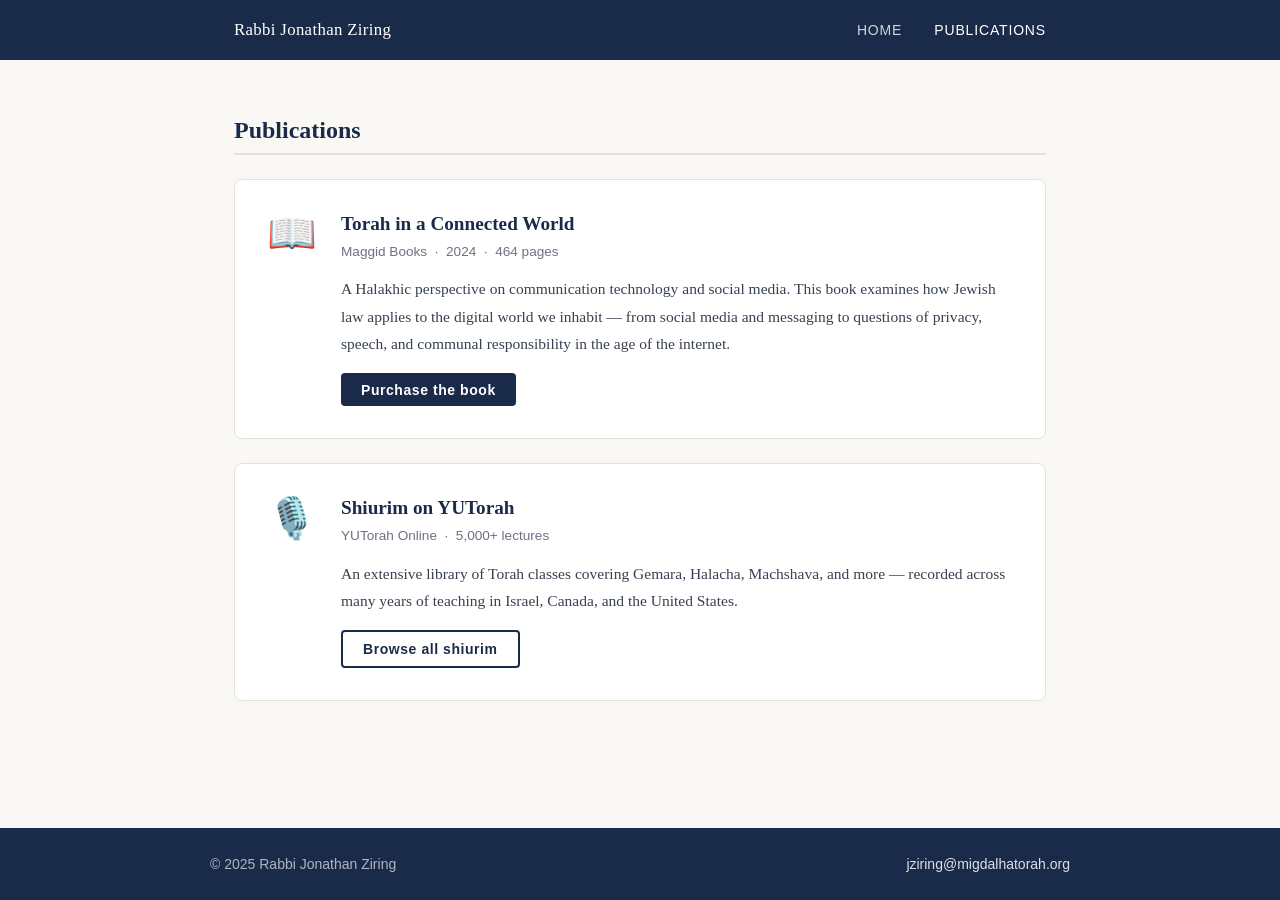
==== publications.html @ 33664c74 "Add publications page and enhance styling with expanded layout Replit-Commit-Author: Agent" ====
<!doctype html>
<html lang="en">
  <head>
    <meta charset="utf-8" />
    <meta name="viewport" content="width=device-width, initial-scale=1" />
    <title>Publications — Rabbi Jonathan Ziring</title>
    <link rel="stylesheet" href="style.css" />
  </head>
  <body>

    <header>
      <nav>
        <span class="nav-brand">Rabbi Jonathan Ziring</span>
        <ul class="nav-links">
          <li><a href="index.html">Home</a></li>
          <li><a href="publications.html" class="active">Publications</a></li>
        </ul>
      </nav>
    </header>

    <main>
      <h2 class="section-title">Publications</h2>

      <!-- Book -->
      <article class="pub-card">
        <div class="pub-icon">📖</div>
        <div class="pub-body">
          <h3>Torah in a Connected World</h3>
          <p class="pub-meta">Maggid Books &nbsp;·&nbsp; 2024 &nbsp;·&nbsp; 464 pages</p>
          <p>
            A Halakhic perspective on communication technology and social media. This
            book examines how Jewish law applies to the digital world we inhabit —
            from social media and messaging to questions of privacy, speech, and
            communal responsibility in the age of the internet.
          </p>
          <a class="btn btn-primary" href="https://korenpub.com/products/torah-in-a-connected-world" target="_blank" rel="noopener">
            Purchase the book
          </a>
        </div>
      </article>

      <!-- Shiurim -->
      <article class="pub-card">
        <div class="pub-icon">🎙️</div>
        <div class="pub-body">
          <h3>Shiurim on YUTorah</h3>
          <p class="pub-meta">YUTorah Online &nbsp;·&nbsp; 5,000+ lectures</p>
          <p>
            An extensive library of Torah classes covering Gemara, Halacha, Machshava,
            and more — recorded across many years of teaching in Israel, Canada, and
            the United States.
          </p>
          <a class="btn btn-outline" href="https://yutorah.org/teachers/Rabbi-Jonathan-Ziring" target="_blank" rel="noopener">
            Browse all shiurim
          </a>
        </div>
      </article>
    </main>

    <footer>
      <div class="footer-inner">
        <span>© 2025 Rabbi Jonathan Ziring</span>
        <a href="mailto:jziring@migdalhatorah.org">jziring@migdalhatorah.org</a>
      </div>
    </footer>

  </body>
</html>
---- style.css ----
/* ── Reset & base ──────────────────────────────────────── */
*, *::before, *::after { box-sizing: border-box; margin: 0; padding: 0; }

:root {
  --navy:   #1a2b4a;
  --gold:   #8a6e3e;
  --cream:  #faf8f4;
  --muted:  #6b7280;
  --border: #e5e0d8;
  --white:  #ffffff;
  --max:    860px;
}

html { scroll-behavior: smooth; }

body {
  font-family: Georgia, 'Times New Roman', serif;
  background: var(--cream);
  color: var(--navy);
  min-height: 100vh;
  display: flex;
  flex-direction: column;
}

/* ── Typography ────────────────────────────────────────── */
h1, h2, h3 {
  font-family: Georgia, serif;
  line-height: 1.2;
}

p { line-height: 1.75; }

a { color: var(--gold); text-decoration: none; }
a:hover { text-decoration: underline; }

/* ── Nav ───────────────────────────────────────────────── */
header {
  background: var(--navy);
  color: var(--white);
  position: sticky;
  top: 0;
  z-index: 100;
}

nav {
  max-width: var(--max);
  margin: 0 auto;
  padding: 0 1.5rem;
  display: flex;
  align-items: center;
  justify-content: space-between;
  height: 60px;
}

.nav-brand {
  font-size: 1.05rem;
  font-weight: normal;
  letter-spacing: 0.02em;
  color: var(--white);
}

.nav-links {
  display: flex;
  gap: 2rem;
  list-style: none;
}

.nav-links a {
  color: rgba(255,255,255,0.8);
  font-family: -apple-system, BlinkMacSystemFont, 'Segoe UI', sans-serif;
  font-size: 0.875rem;
  letter-spacing: 0.06em;
  text-transform: uppercase;
  transition: color 0.15s;
}

.nav-links a:hover,
.nav-links a.active { color: var(--white); text-decoration: none; }

/* ── Main wrapper ──────────────────────────────────────── */
main {
  flex: 1;
  max-width: var(--max);
  margin: 0 auto;
  padding: 3.5rem 1.5rem 5rem;
  width: 100%;
}

/* ── Hero / Home ───────────────────────────────────────── */
.hero {
  display: grid;
  grid-template-columns: 200px 1fr;
  gap: 3rem;
  align-items: start;
  margin-bottom: 3.5rem;
}

.hero-photo {
  width: 200px;
  height: 200px;
  border-radius: 50%;
  object-fit: cover;
  border: 4px solid var(--white);
  box-shadow: 0 4px 24px rgba(0,0,0,0.12);
}

.hero-text h1 {
  font-size: 2.25rem;
  margin-bottom: 0.3rem;
  color: var(--navy);
}

.tagline {
  font-family: -apple-system, BlinkMacSystemFont, 'Segoe UI', sans-serif;
  font-size: 0.95rem;
  color: var(--gold);
  letter-spacing: 0.08em;
  text-transform: uppercase;
  margin-bottom: 1.5rem;
}

.divider {
  border: none;
  border-top: 1px solid var(--border);
  margin: 2.5rem 0;
}

.bio p + p { margin-top: 1.1rem; }

/* ── Section heading ───────────────────────────────────── */
.section-title {
  font-size: 1.5rem;
  margin-bottom: 1.5rem;
  padding-bottom: 0.5rem;
  border-bottom: 2px solid var(--border);
}

/* ── Publications ──────────────────────────────────────── */
.pub-card {
  background: var(--white);
  border: 1px solid var(--border);
  border-radius: 8px;
  padding: 2rem;
  margin-bottom: 1.5rem;
  display: flex;
  gap: 1.5rem;
  align-items: flex-start;
}

.pub-icon {
  font-size: 2.5rem;
  line-height: 1;
  flex-shrink: 0;
  margin-top: 0.15rem;
}

.pub-body h3 {
  font-size: 1.2rem;
  margin-bottom: 0.3rem;
}

.pub-body .pub-meta {
  font-family: -apple-system, BlinkMacSystemFont, 'Segoe UI', sans-serif;
  font-size: 0.85rem;
  color: var(--muted);
  margin-bottom: 0.75rem;
}

.pub-body p {
  font-size: 0.97rem;
  color: #374151;
  margin-bottom: 1rem;
}

.btn {
  display: inline-block;
  font-family: -apple-system, BlinkMacSystemFont, 'Segoe UI', sans-serif;
  font-size: 0.875rem;
  font-weight: 600;
  letter-spacing: 0.04em;
  padding: 0.55rem 1.25rem;
  border-radius: 4px;
  transition: background 0.15s, color 0.15s;
  text-decoration: none;
}

.btn-primary {
  background: var(--navy);
  color: var(--white);
}
.btn-primary:hover { background: #243660; text-decoration: none; }

.btn-outline {
  border: 2px solid var(--navy);
  color: var(--navy);
  background: transparent;
}
.btn-outline:hover { background: var(--navy); color: var(--white); text-decoration: none; }

/* ── Footer ────────────────────────────────────────────── */
footer {
  background: var(--navy);
  color: rgba(255,255,255,0.65);
  padding: 1.75rem 1.5rem;
  font-family: -apple-system, BlinkMacSystemFont, 'Segoe UI', sans-serif;
  font-size: 0.875rem;
}

.footer-inner {
  max-width: var(--max);
  margin: 0 auto;
  display: flex;
  justify-content: space-between;
  align-items: center;
  gap: 1rem;
  flex-wrap: wrap;
}

footer a { color: rgba(255,255,255,0.85); }
footer a:hover { color: var(--white); }

/* ── Responsive ────────────────────────────────────────── */
@media (max-width: 600px) {
  .hero {
    grid-template-columns: 1fr;
    gap: 1.5rem;
    text-align: center;
  }
  .hero-photo { margin: 0 auto; }
  .pub-card { flex-direction: column; }
  .footer-inner { flex-direction: column; text-align: center; }
}
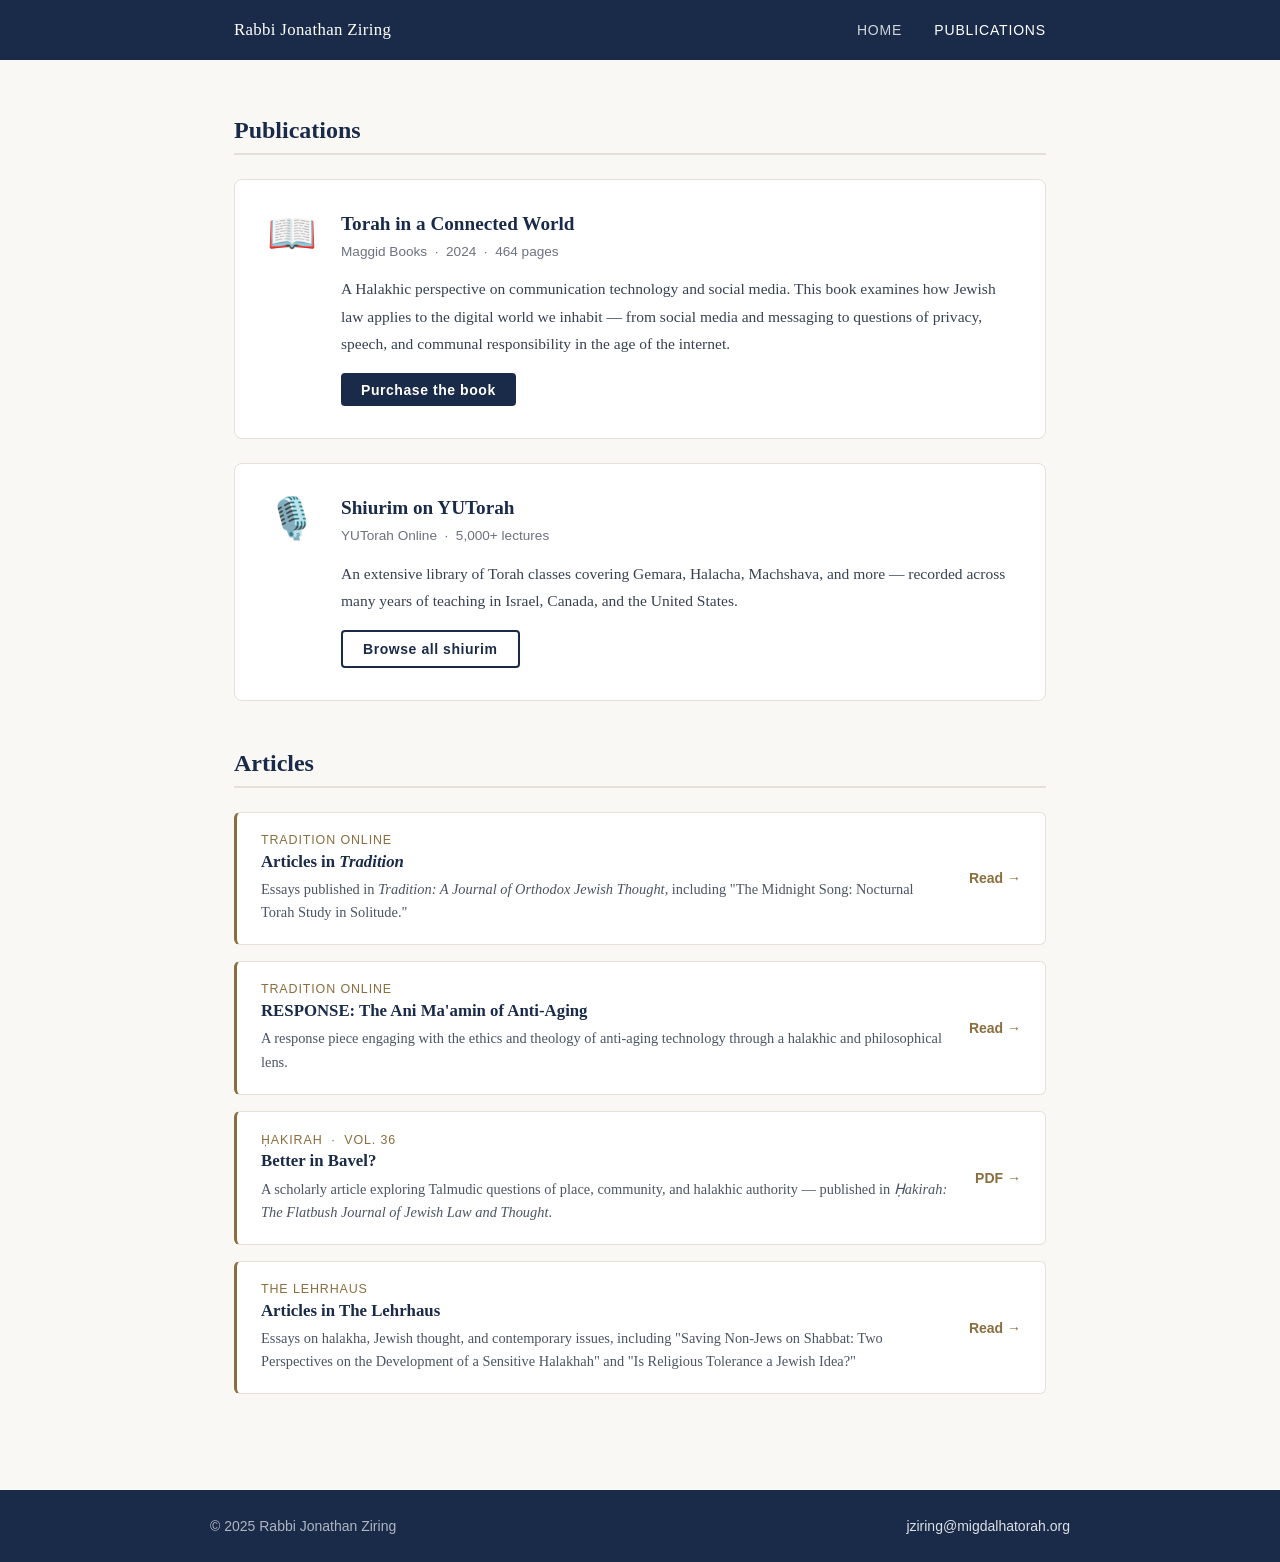
==== commit 993ee5a9: "Add publications section with styling Replit-Commit-Author: Agent" ====
--- a/publications.html
+++ b/publications.html
@@ -55,6 +55,79 @@
           </a>
         </div>
       </article>
+
+      <h2 class="section-title" style="margin-top:3rem;">Articles</h2>
+
+      <!-- Tradition Online author page -->
+      <article class="article-card">
+        <div class="article-body">
+          <div class="article-venue">Tradition Online</div>
+          <h3 class="article-title">
+            <a href="https://traditiononline.org/article-author/ziring-jonathan/" target="_blank" rel="noopener">
+              Articles in <em>Tradition</em>
+            </a>
+          </h3>
+          <p class="article-desc">
+            Essays published in <em>Tradition: A Journal of Orthodox Jewish Thought</em>,
+            including "The Midnight Song: Nocturnal Torah Study in Solitude."
+          </p>
+        </div>
+        <a class="article-link" href="https://traditiononline.org/article-author/ziring-jonathan/" target="_blank" rel="noopener">Read →</a>
+      </article>
+
+      <!-- Tradition specific article -->
+      <article class="article-card">
+        <div class="article-body">
+          <div class="article-venue">Tradition Online</div>
+          <h3 class="article-title">
+            <a href="https://traditiononline.org/response-the-ani-maamin-of-anti-aging/" target="_blank" rel="noopener">
+              RESPONSE: The Ani Ma'amin of Anti-Aging
+            </a>
+          </h3>
+          <p class="article-desc">
+            A response piece engaging with the ethics and theology of anti-aging
+            technology through a halakhic and philosophical lens.
+          </p>
+        </div>
+        <a class="article-link" href="https://traditiononline.org/response-the-ani-maamin-of-anti-aging/" target="_blank" rel="noopener">Read →</a>
+      </article>
+
+      <!-- Hakirah PDF -->
+      <article class="article-card">
+        <div class="article-body">
+          <div class="article-venue">Ḥakirah &nbsp;·&nbsp; Vol. 36</div>
+          <h3 class="article-title">
+            <a href="https://hakirah.org/Vol36Ziring.pdf" target="_blank" rel="noopener">
+              Better in Bavel?
+            </a>
+          </h3>
+          <p class="article-desc">
+            A scholarly article exploring Talmudic questions of place, community,
+            and halakhic authority — published in <em>Ḥakirah: The Flatbush Journal
+            of Jewish Law and Thought</em>.
+          </p>
+        </div>
+        <a class="article-link" href="https://hakirah.org/Vol36Ziring.pdf" target="_blank" rel="noopener">PDF →</a>
+      </article>
+
+      <!-- The Lehrhaus -->
+      <article class="article-card">
+        <div class="article-body">
+          <div class="article-venue">The Lehrhaus</div>
+          <h3 class="article-title">
+            <a href="https://thelehrhaus.com/author/jonathanziring/" target="_blank" rel="noopener">
+              Articles in The Lehrhaus
+            </a>
+          </h3>
+          <p class="article-desc">
+            Essays on halakha, Jewish thought, and contemporary issues, including
+            "Saving Non-Jews on Shabbat: Two Perspectives on the Development of a
+            Sensitive Halakhah" and "Is Religious Tolerance a Jewish Idea?"
+          </p>
+        </div>
+        <a class="article-link" href="https://thelehrhaus.com/author/jonathanziring/" target="_blank" rel="noopener">Read →</a>
+      </article>
+
     </main>
 
     <footer>
--- a/style.css
+++ b/style.css
@@ -196,6 +196,62 @@
   background: transparent;
 }
 .btn-outline:hover { background: var(--navy); color: var(--white); text-decoration: none; }
+
+/* ── Article cards ─────────────────────────────────────── */
+.article-card {
+  background: var(--white);
+  border: 1px solid var(--border);
+  border-left: 3px solid var(--gold);
+  border-radius: 6px;
+  padding: 1.25rem 1.5rem;
+  margin-bottom: 1rem;
+  display: flex;
+  align-items: flex-start;
+  justify-content: space-between;
+  gap: 1.5rem;
+}
+
+.article-venue {
+  font-family: -apple-system, BlinkMacSystemFont, 'Segoe UI', sans-serif;
+  font-size: 0.78rem;
+  letter-spacing: 0.07em;
+  text-transform: uppercase;
+  color: var(--gold);
+  margin-bottom: 0.3rem;
+}
+
+.article-title {
+  font-size: 1.05rem;
+  margin-bottom: 0.4rem;
+}
+
+.article-title a {
+  color: var(--navy);
+}
+.article-title a:hover { color: var(--gold); text-decoration: none; }
+
+.article-desc {
+  font-size: 0.9rem;
+  color: #4b5563;
+  line-height: 1.6;
+  margin: 0;
+}
+
+.article-link {
+  font-family: -apple-system, BlinkMacSystemFont, 'Segoe UI', sans-serif;
+  font-size: 0.875rem;
+  font-weight: 600;
+  color: var(--gold);
+  white-space: nowrap;
+  align-self: center;
+  flex-shrink: 0;
+}
+.article-link:hover { color: var(--navy); text-decoration: none; }
+
+@media (max-width: 600px) {
+  .article-card { flex-direction: column; gap: 0.75rem; }
+  .article-link { align-self: flex-start; }
+}
 
 /* ── Footer ────────────────────────────────────────────── */
 footer {
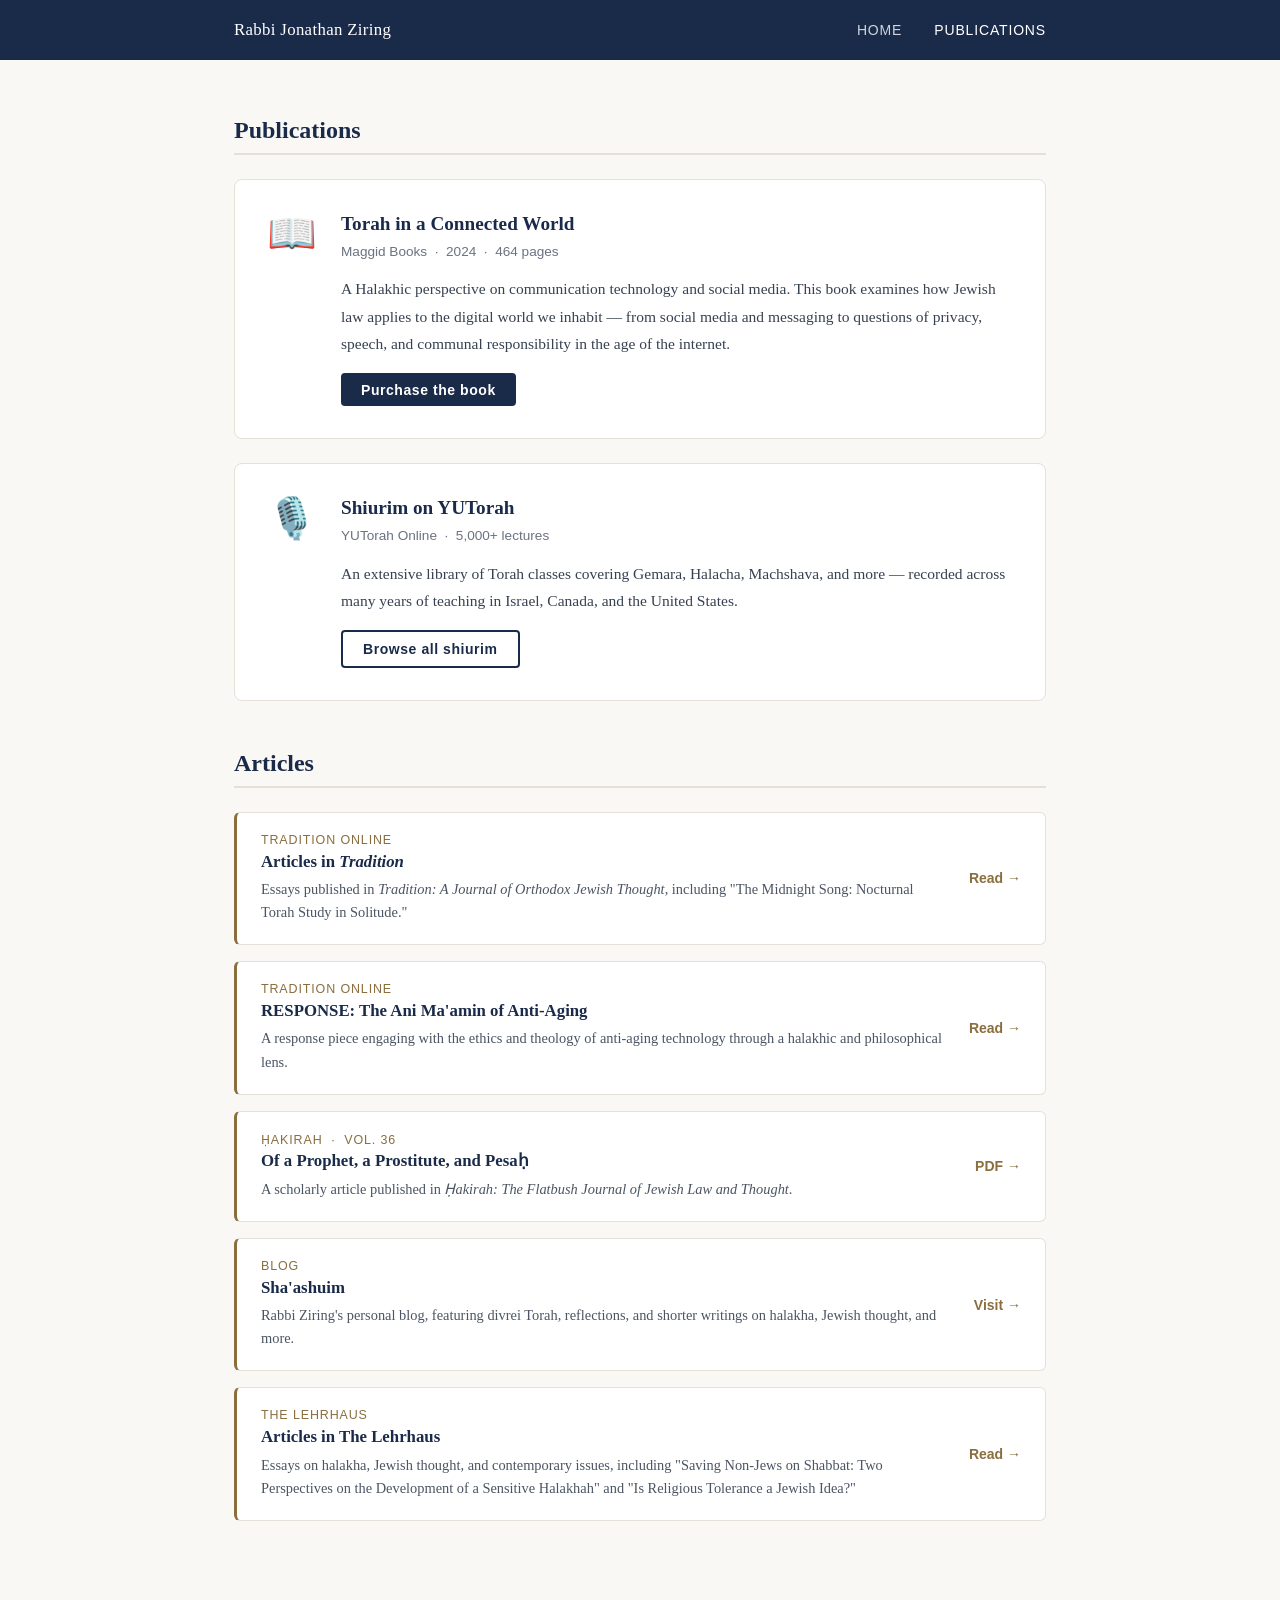
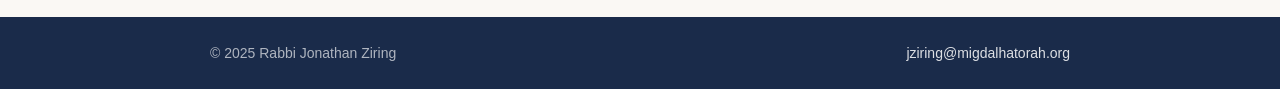
==== commit 6b79ce43: "Add publication entries to the publications page Replit-Commit-Author: Agent" ====
--- a/publications.html
+++ b/publications.html
@@ -98,16 +98,32 @@
           <div class="article-venue">Ḥakirah &nbsp;·&nbsp; Vol. 36</div>
           <h3 class="article-title">
             <a href="https://hakirah.org/Vol36Ziring.pdf" target="_blank" rel="noopener">
-              Better in Bavel?
+              Of a Prophet, a Prostitute, and Pesaḥ
             </a>
           </h3>
           <p class="article-desc">
-            A scholarly article exploring Talmudic questions of place, community,
-            and halakhic authority — published in <em>Ḥakirah: The Flatbush Journal
+            A scholarly article published in <em>Ḥakirah: The Flatbush Journal
             of Jewish Law and Thought</em>.
           </p>
         </div>
         <a class="article-link" href="https://hakirah.org/Vol36Ziring.pdf" target="_blank" rel="noopener">PDF →</a>
+      </article>
+
+      <!-- WordPress blog -->
+      <article class="article-card">
+        <div class="article-body">
+          <div class="article-venue">Blog</div>
+          <h3 class="article-title">
+            <a href="https://shaashuim.wordpress.com/" target="_blank" rel="noopener">
+              Sha'ashuim
+            </a>
+          </h3>
+          <p class="article-desc">
+            Rabbi Ziring's personal blog, featuring divrei Torah, reflections, and
+            shorter writings on halakha, Jewish thought, and more.
+          </p>
+        </div>
+        <a class="article-link" href="https://shaashuim.wordpress.com/" target="_blank" rel="noopener">Visit →</a>
       </article>
 
       <!-- The Lehrhaus -->
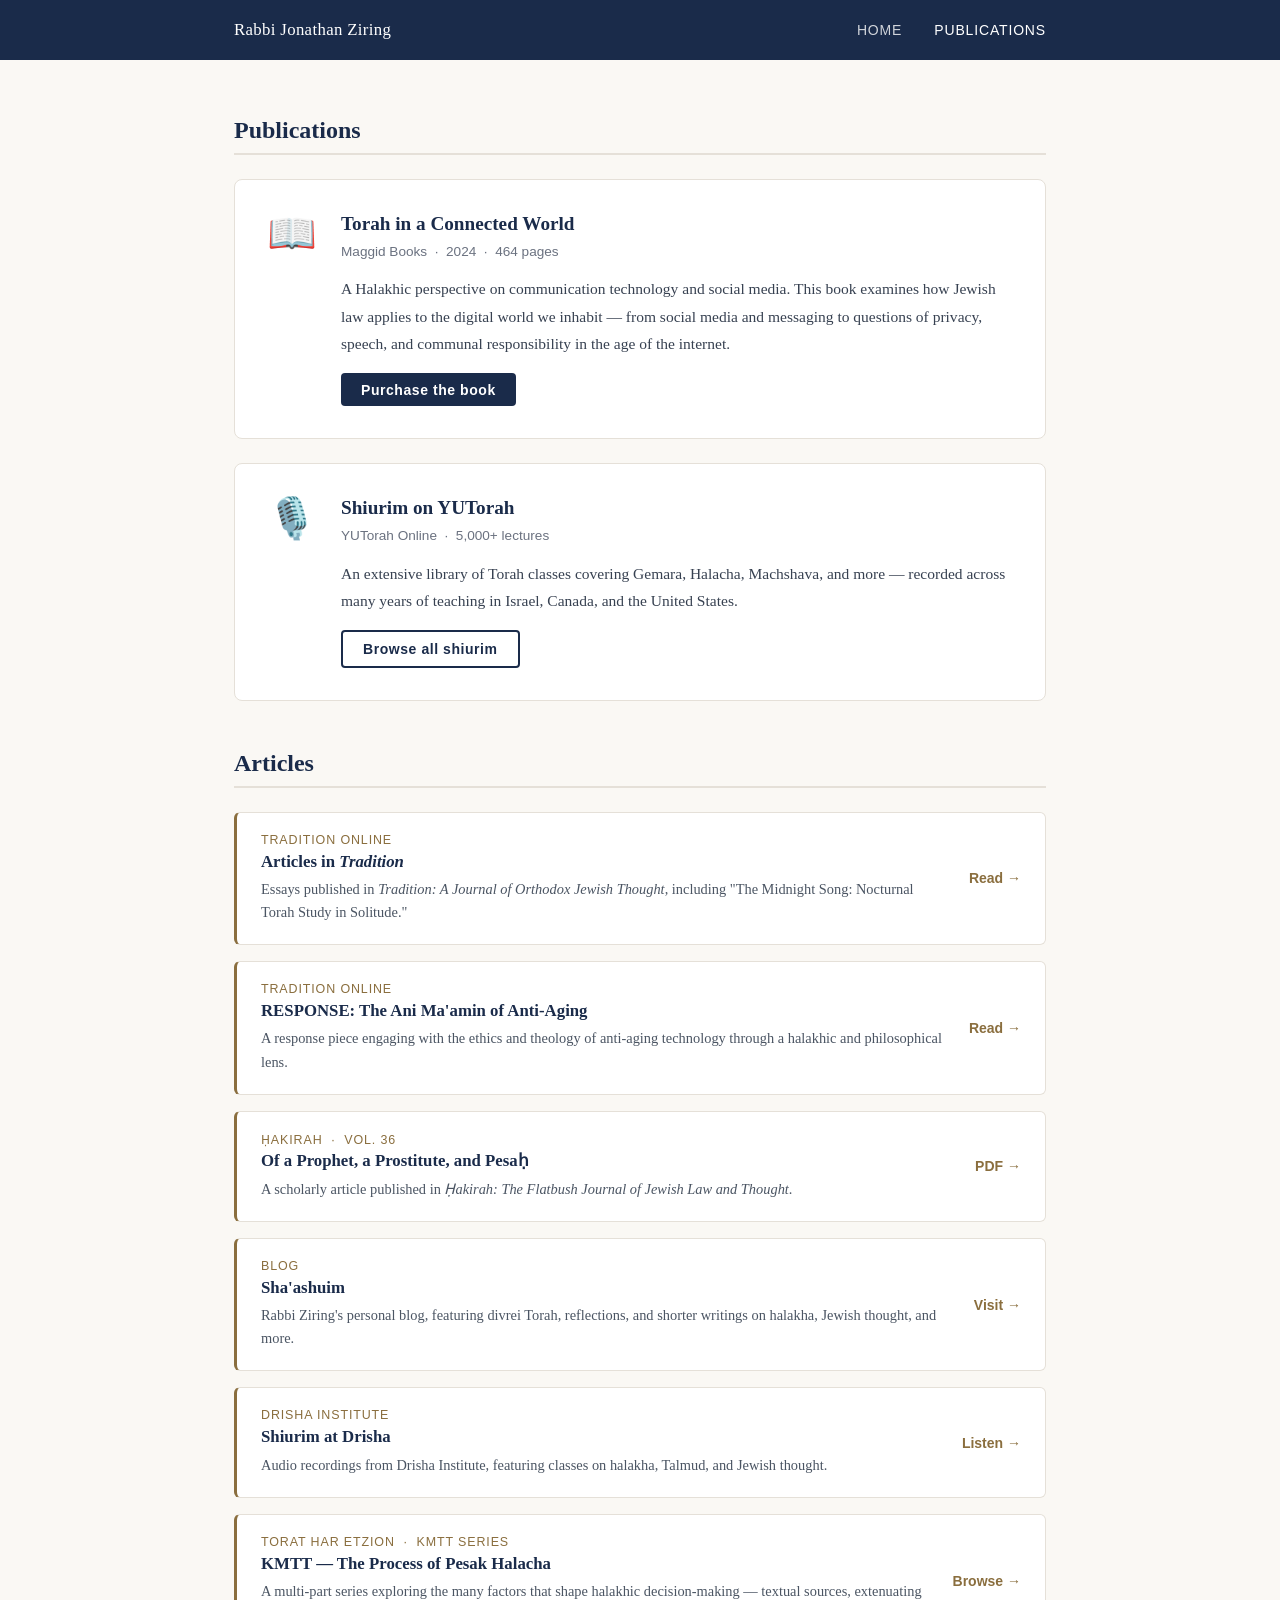
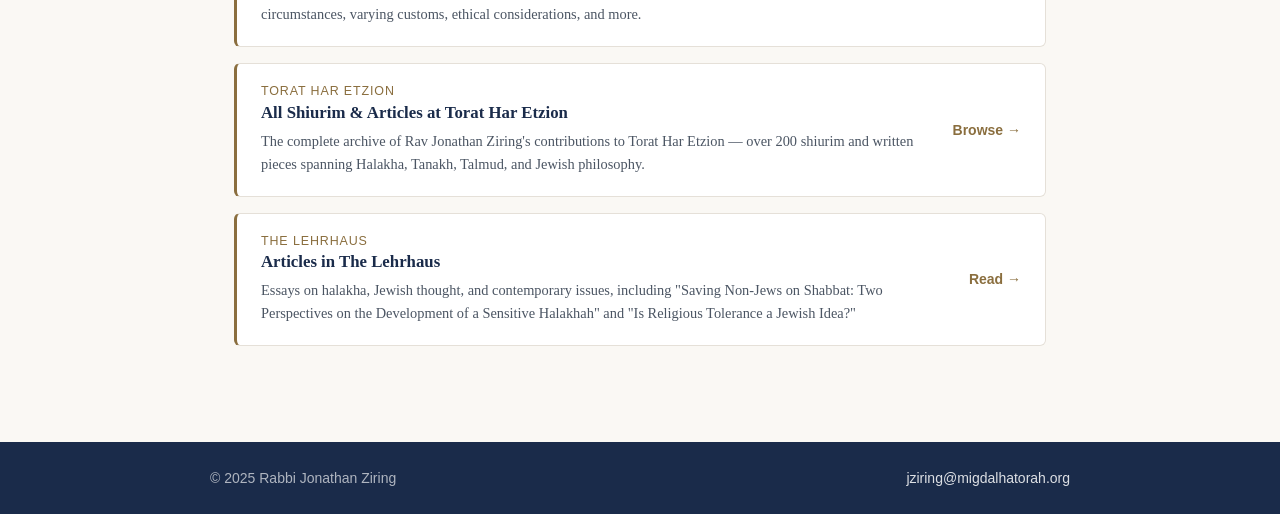
==== commit bffa4d4c: "Add publications section to website Replit-Commit-Author: Agent" ====
--- a/publications.html
+++ b/publications.html
@@ -126,6 +126,59 @@
         <a class="article-link" href="https://shaashuim.wordpress.com/" target="_blank" rel="noopener">Visit →</a>
       </article>
 
+      <!-- Drisha -->
+      <article class="article-card">
+        <div class="article-body">
+          <div class="article-venue">Drisha Institute</div>
+          <h3 class="article-title">
+            <a href="https://library.drisha.org/browse/" target="_blank" rel="noopener">
+              Shiurim at Drisha
+            </a>
+          </h3>
+          <p class="article-desc">
+            Audio recordings from Drisha Institute, featuring classes on halakha,
+            Talmud, and Jewish thought.
+          </p>
+        </div>
+        <a class="article-link" href="https://library.drisha.org/browse/" target="_blank" rel="noopener">Listen →</a>
+      </article>
+
+      <!-- Torat Har Etzion – KMTT series -->
+      <article class="article-card">
+        <div class="article-body">
+          <div class="article-venue">Torat Har Etzion &nbsp;·&nbsp; KMTT Series</div>
+          <h3 class="article-title">
+            <a href="https://etzion.org.il/en/series/kmtt-process-pesak-halacha" target="_blank" rel="noopener">
+              KMTT — The Process of Pesak Halacha
+            </a>
+          </h3>
+          <p class="article-desc">
+            A multi-part series exploring the many factors that shape halakhic
+            decision-making — textual sources, extenuating circumstances, varying
+            customs, ethical considerations, and more.
+          </p>
+        </div>
+        <a class="article-link" href="https://etzion.org.il/en/series/kmtt-process-pesak-halacha" target="_blank" rel="noopener">Browse →</a>
+      </article>
+
+      <!-- Torat Har Etzion – full author archive -->
+      <article class="article-card">
+        <div class="article-body">
+          <div class="article-venue">Torat Har Etzion</div>
+          <h3 class="article-title">
+            <a href="https://etzion.org.il/en/search?size=24&from=0&subjects=&authors=5718&series=&organizations=" target="_blank" rel="noopener">
+              All Shiurim &amp; Articles at Torat Har Etzion
+            </a>
+          </h3>
+          <p class="article-desc">
+            The complete archive of Rav Jonathan Ziring's contributions to Torat
+            Har Etzion — over 200 shiurim and written pieces spanning Halakha,
+            Tanakh, Talmud, and Jewish philosophy.
+          </p>
+        </div>
+        <a class="article-link" href="https://etzion.org.il/en/search?size=24&from=0&subjects=&authors=5718&series=&organizations=" target="_blank" rel="noopener">Browse →</a>
+      </article>
+
       <!-- The Lehrhaus -->
       <article class="article-card">
         <div class="article-body">
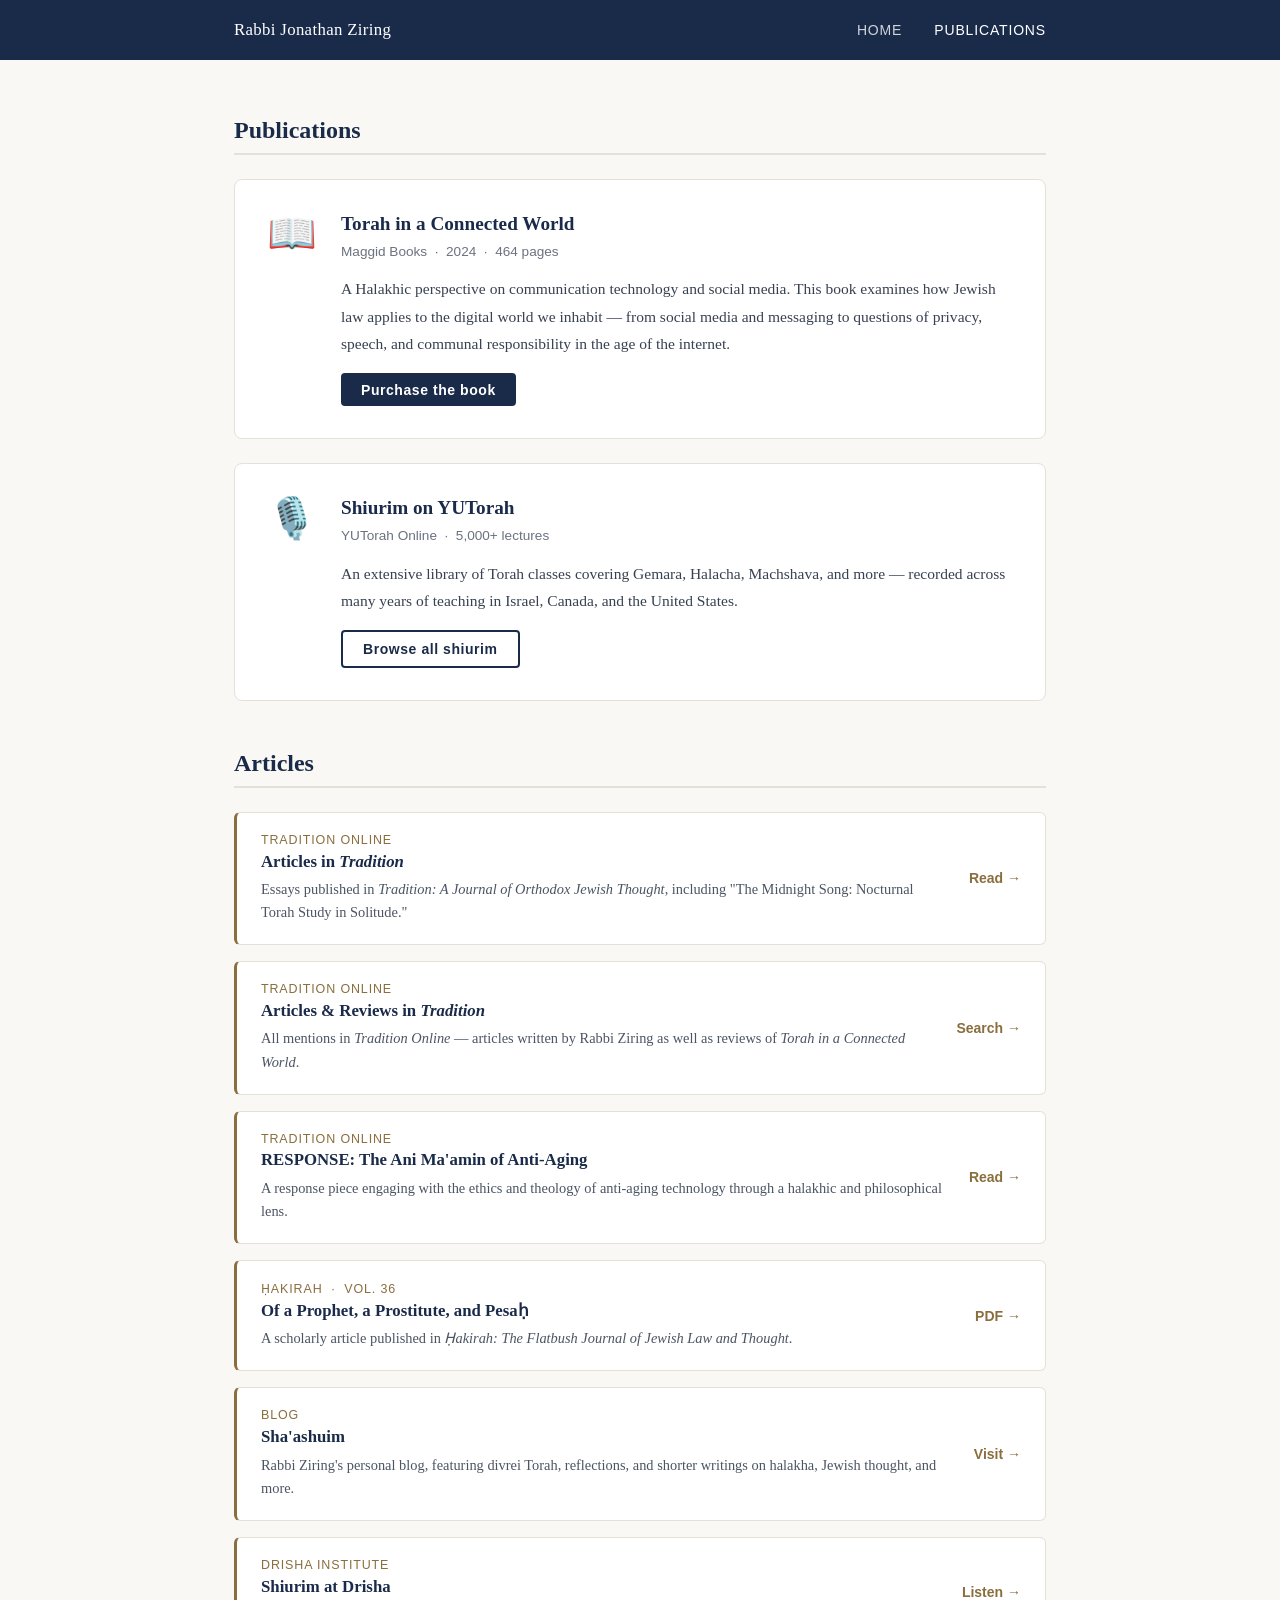
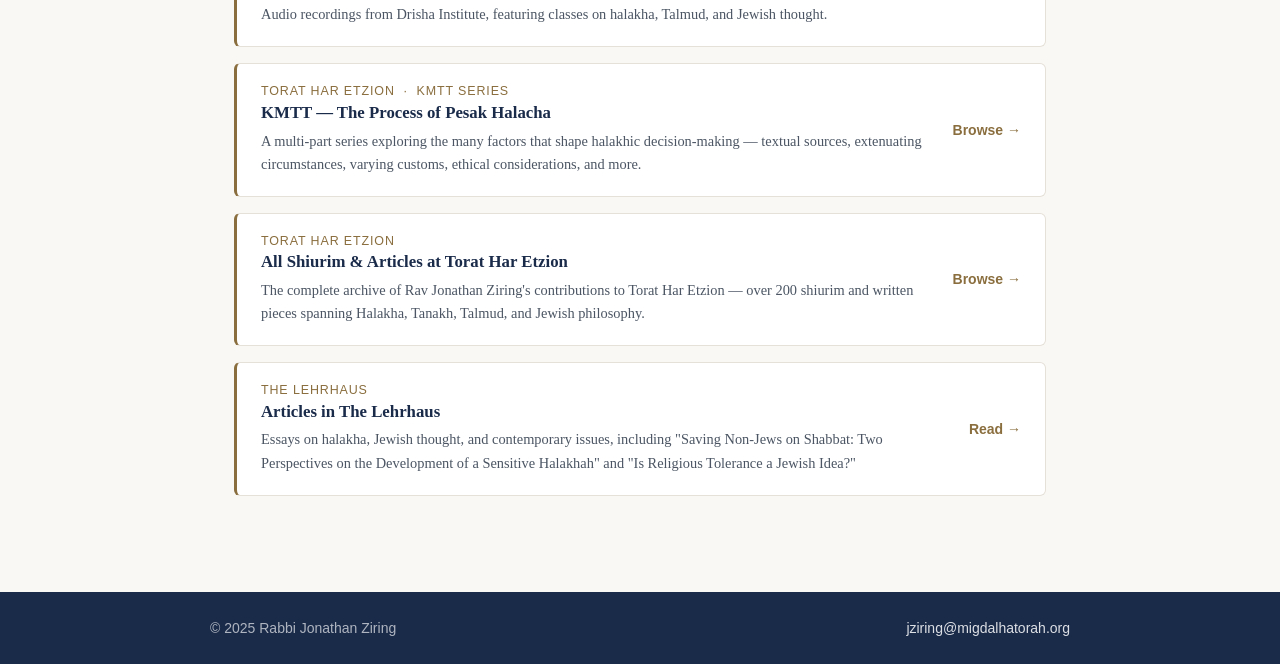
==== commit dab5efde: "Add publications section to HTML Replit-Commit-Author: Agent" ====
--- a/publications.html
+++ b/publications.html
@@ -75,6 +75,23 @@
         <a class="article-link" href="https://traditiononline.org/article-author/ziring-jonathan/" target="_blank" rel="noopener">Read →</a>
       </article>
 
+      <!-- Tradition Online search – articles and reviews -->
+      <article class="article-card">
+        <div class="article-body">
+          <div class="article-venue">Tradition Online</div>
+          <h3 class="article-title">
+            <a href="https://traditiononline.org/?s=jonathan+ziring" target="_blank" rel="noopener">
+              Articles &amp; Reviews in <em>Tradition</em>
+            </a>
+          </h3>
+          <p class="article-desc">
+            All mentions in <em>Tradition Online</em> — articles written by Rabbi Ziring
+            as well as reviews of <em>Torah in a Connected World</em>.
+          </p>
+        </div>
+        <a class="article-link" href="https://traditiononline.org/?s=jonathan+ziring" target="_blank" rel="noopener">Search →</a>
+      </article>
+
       <!-- Tradition specific article -->
       <article class="article-card">
         <div class="article-body">
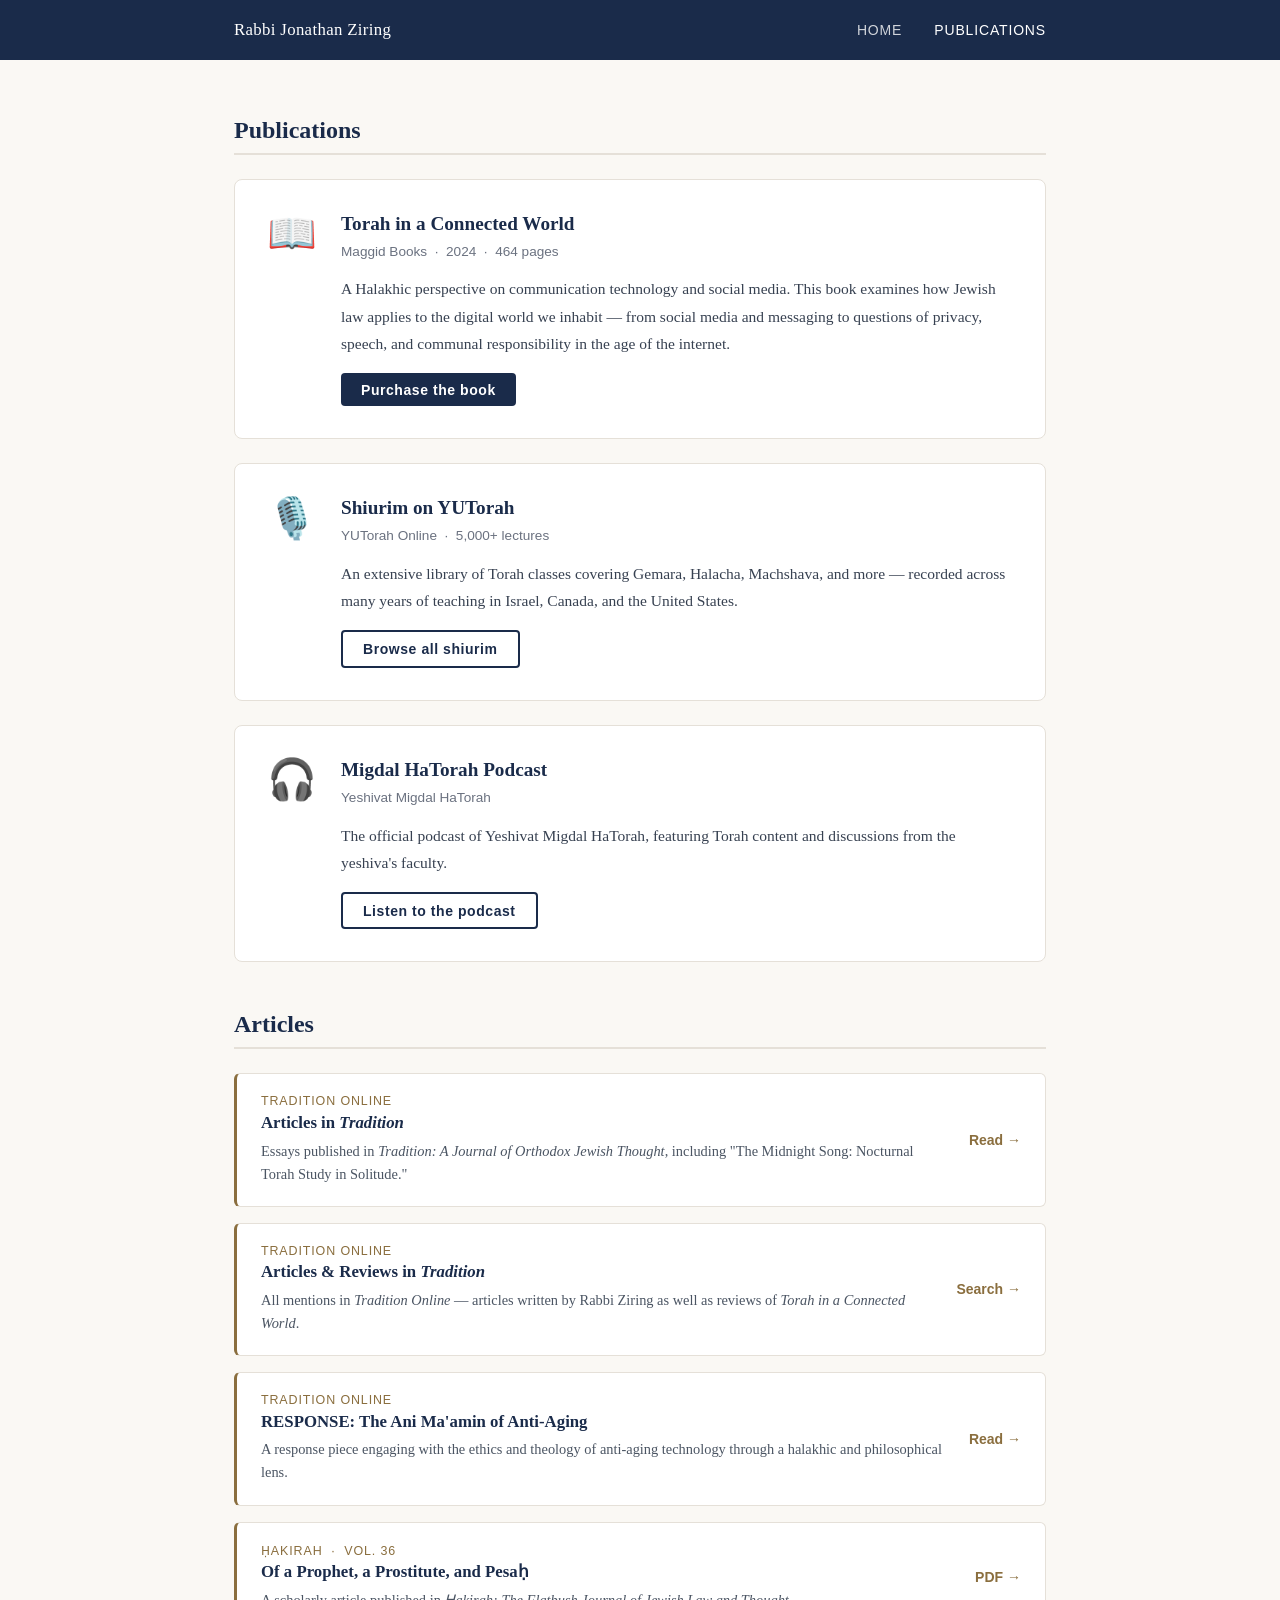
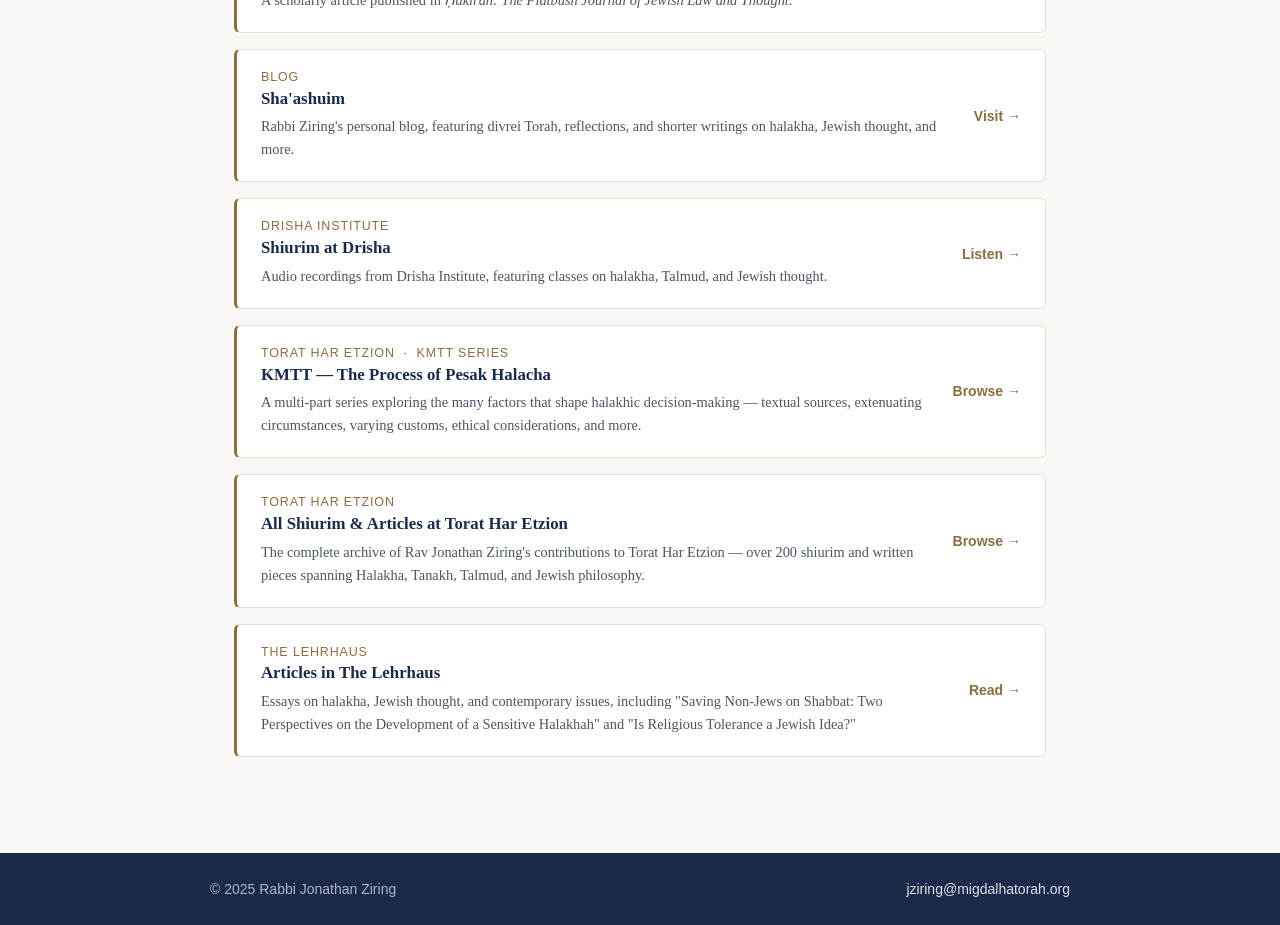
==== commit c09d2fa0: "Add Migdal HaTorah podcast link to publications page" ====
--- a/publications.html
+++ b/publications.html
@@ -56,6 +56,22 @@
         </div>
       </article>
 
+      <!-- Podcast -->
+      <article class="pub-card">
+        <div class="pub-icon">🎧</div>
+        <div class="pub-body">
+          <h3>Migdal HaTorah Podcast</h3>
+          <p class="pub-meta">Yeshivat Migdal HaTorah</p>
+          <p>
+            The official podcast of Yeshivat Migdal HaTorah, featuring Torah
+            content and discussions from the yeshiva's faculty.
+          </p>
+          <a class="btn btn-outline" href="https://podcast.migdalhatorah.org/" target="_blank" rel="noopener">
+            Listen to the podcast
+          </a>
+        </div>
+      </article>
+
       <h2 class="section-title" style="margin-top:3rem;">Articles</h2>
 
       <!-- Tradition Online author page -->
